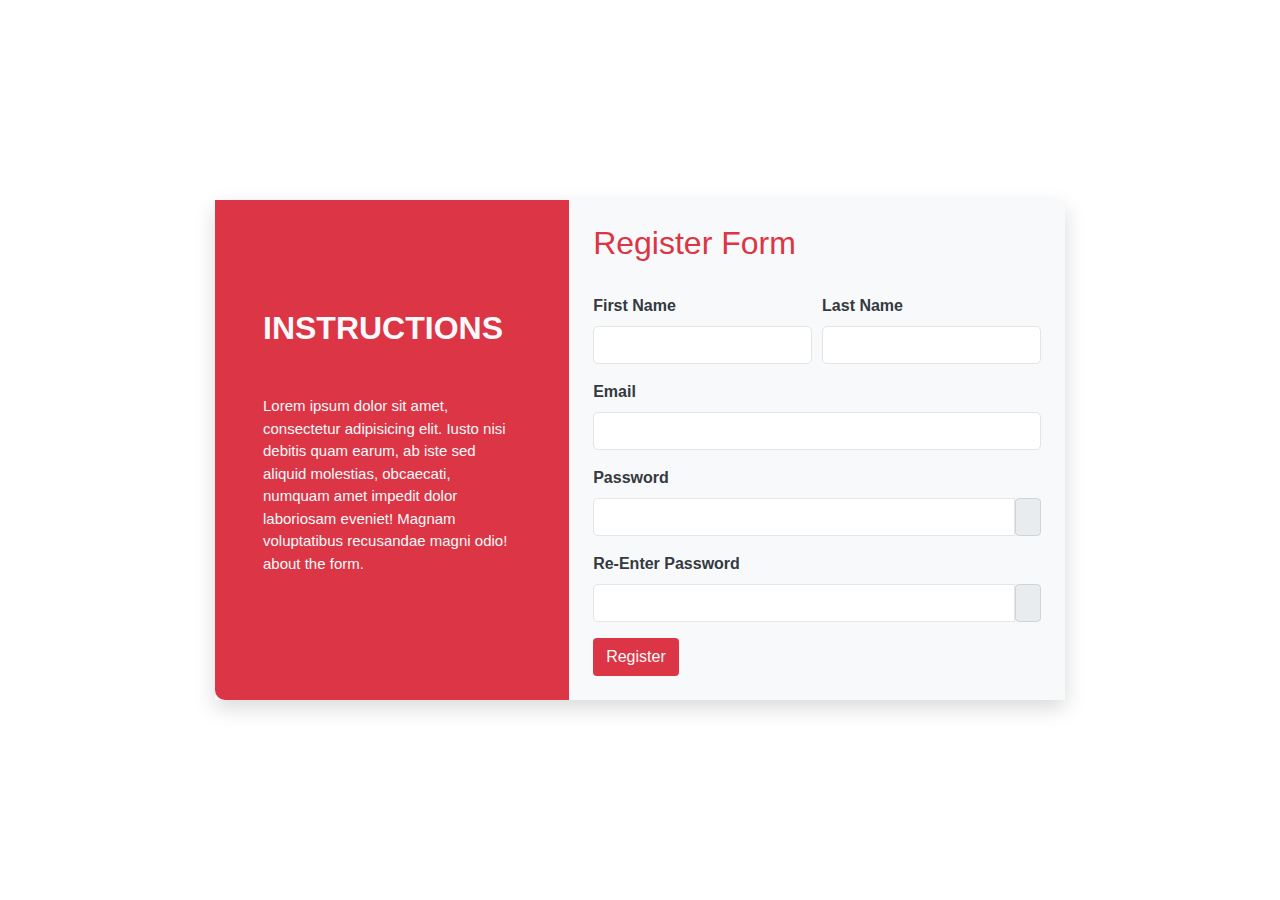
==== exam.html @ 68c0f7cb "main check" ====
<!DOCTYPE html>
<html lang="en">
  <head>
    <meta charset="UTF-8" />
    <meta name="viewport" content="width=device-width, initial-scale=1.0" />
    <title>Exam</title>
  </head>
  <body>
    <h1>Welcome To Exam Page</h1>
    <script type="module" src="./js/exam.js"></script>
  </body>
</html>
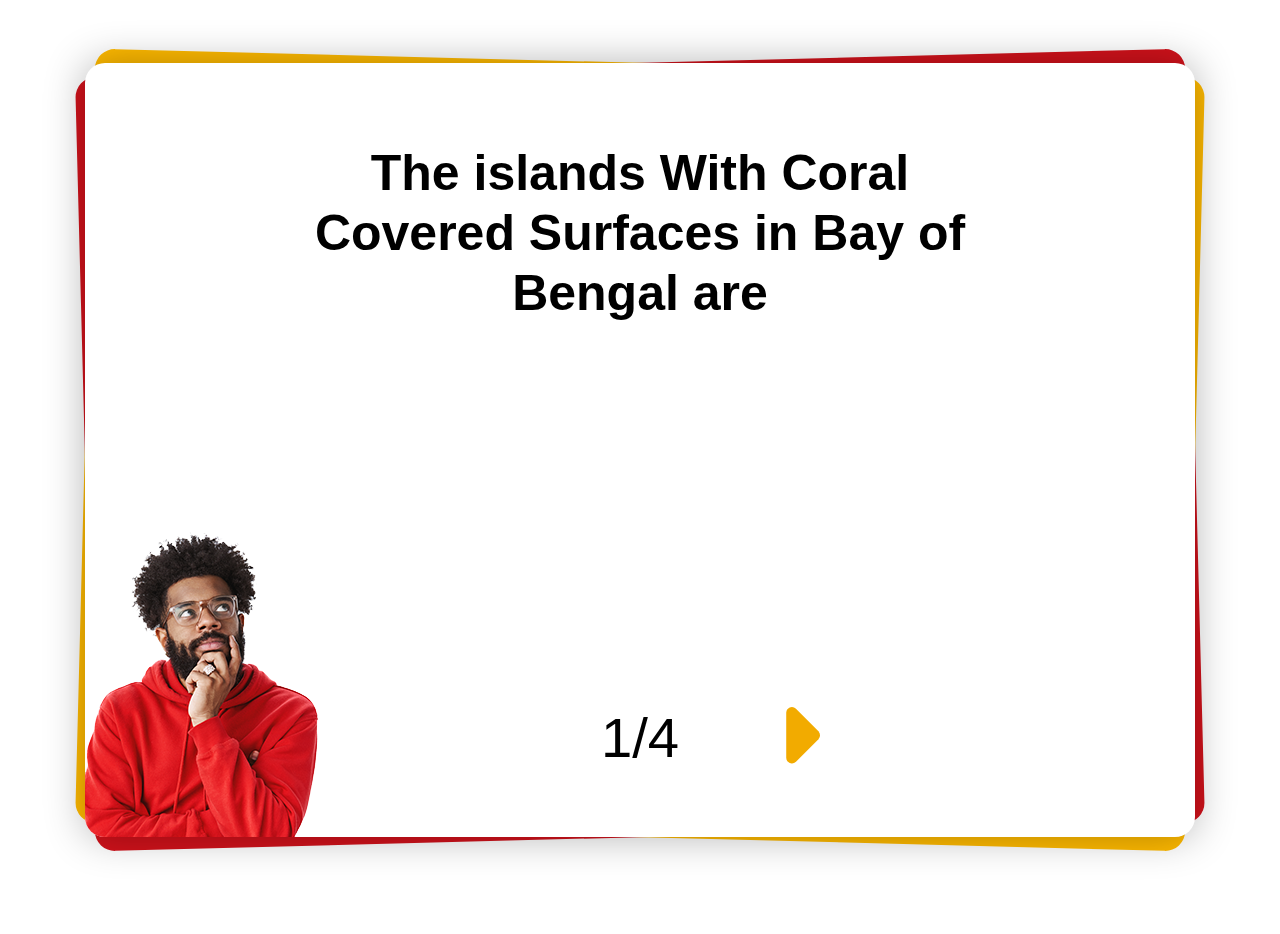
==== commit 57698da9: "exam page intilization" ====
--- a/exam.html
+++ b/exam.html
@@ -3,10 +3,473 @@
   <head>
     <meta charset="UTF-8" />
     <meta name="viewport" content="width=device-width, initial-scale=1.0" />
-    <title>Exam</title>
+    <title>Quiz</title>
+
+    <!-- Bootstrap -->
+    <link rel="stylesheet" href="./css/bootstrap.css" />
+
+    <!-- Font Awesome -->
+    <link
+      rel="stylesheet"
+      href="https://cdnjs.cloudflare.com/ajax/libs/font-awesome/6.4.2/css/all.min.css"
+    />
+
+    <!-- Custom Style -->
+    <link rel="stylesheet" href="./css/exam.css" />
+
+    <!-- animation -->
+    <link rel="stylesheet" href="./css/exam-animation.css" />
+
+    <!-- Responsive -->
+    <link rel="stylesheet" href="./css/exam-responsive.css" />
+
+    <!-- result CSS -->
+    <link rel="stylesheet" href="./css/result.css" />
   </head>
   <body>
-    <h1>Welcome To Exam Page</h1>
-    <script type="module" src="./js/exam.js"></script>
+    <main class="overflow-hidden">
+      <div class="container">
+        <!-- Steps Start -->
+        <section class="steps">
+          <form
+            novalidate
+            onsubmit="return false"
+            class="show-section"
+            id="stepForm"
+          >
+            <!-- Step 1 -->
+            <fieldset id="step1">
+              <!-- Question -->
+              <h1 class="question">
+                The islands With Coral Covered Surfaces in Bay of Bengal are
+              </h1>
+
+              <!-- Options -->
+              <div class="options d-flex flex-wrap justify-content-between">
+                <div class="option animate">
+                  <input type="radio" name="op1" value="Andaman islands" />
+                  <label>Andaman islands</label>
+                </div>
+                <div class="option animate delay-100">
+                  <input type="radio" name="op1" value="Nicobar islands" />
+                  <label>Nicobar islands</label>
+                </div>
+                <div class="option animate delay-200">
+                  <input type="radio" name="op1" value="Both (a) and (B)" />
+                  <label>Both (a) and (B)</label>
+                </div>
+                <div class="option animate delay-300">
+                  <input type="radio" name="op1" value="Andaman islands" />
+                  <label>Andaman islands</label>
+                </div>
+              </div>
+
+              <!-- Next Prev Button -->
+              <div class="nextPrev">
+                <button class="prev" type="button">
+                  <i class="fa-solid fa-caret-left"></i>
+                </button>
+
+                <!-- COunter -->
+                <div class="stepCount"><span>1</span>/4</div>
+                <button class="next" type="button" id="step1btn">
+                  <i class="fa-solid fa-caret-right"></i>
+                </button>
+              </div>
+            </fieldset>
+
+            <!-- Step 2 -->
+            <fieldset id="step2">
+              <!-- Question -->
+              <h1 class="question">
+                What artist has the most streams on Spotify?
+              </h1>
+
+              <!-- Options -->
+              <div class="options d-flex flex-wrap justify-content-between">
+                <div class="option animate">
+                  <input type="radio" name="op2" value="Andaman islands" />
+                  <label>Andaman islands</label>
+                </div>
+                <div class="option animate delay-100">
+                  <input type="radio" name="op2" value="Nicobar islands" />
+                  <label>Nicobar islands</label>
+                </div>
+                <div class="option animate delay-200">
+                  <input type="radio" name="op2" value="Both (a) and (B)" />
+                  <label>Both (a) and (B)</label>
+                </div>
+                <div class="option animate delay-300">
+                  <input type="radio" name="op2" value="Andaman islands" />
+                  <label>Andaman islands</label>
+                </div>
+              </div>
+
+              <!-- Next Prev Button -->
+              <div class="nextPrev">
+                <button class="prev" type="button">
+                  <i class="fa-solid fa-caret-left"></i>
+                </button>
+
+                <!-- COunter -->
+                <div class="stepCount"><span>2</span>/4</div>
+                <button class="next" type="button" id="step2btn">
+                  <i class="fa-solid fa-caret-right"></i>
+                </button>
+              </div>
+            </fieldset>
+
+            <!-- Step 3 -->
+            <fieldset id="step3">
+              <!-- Question -->
+              <h1 class="question">
+                What is the most common surname in the United States?
+              </h1>
+
+              <!-- Options -->
+              <div class="options d-flex flex-wrap justify-content-between">
+                <div class="option animate">
+                  <input type="radio" name="op3" value="Andaman islands" />
+                  <label>Andaman islands</label>
+                </div>
+                <div class="option animate delay-100">
+                  <input type="radio" name="op3" value="Nicobar islands" />
+                  <label>Nicobar islands</label>
+                </div>
+                <div class="option animate delay-200">
+                  <input type="radio" name="op3" value="Both (a) and (B)" />
+                  <label>Both (a) and (B)</label>
+                </div>
+                <div class="option animate delay-300">
+                  <input type="radio" name="op3" value="Andaman islands" />
+                  <label>Andaman islands</label>
+                </div>
+              </div>
+
+              <!-- Next Prev Button -->
+              <div class="nextPrev">
+                <button class="prev" type="button">
+                  <i class="fa-solid fa-caret-left"></i>
+                </button>
+
+                <!-- COunter -->
+                <div class="stepCount"><span>3</span>/4</div>
+                <button class="next" type="button" id="step3btn">
+                  <i class="fa-solid fa-caret-right"></i>
+                </button>
+              </div>
+            </fieldset>
+
+            <!-- Step 4 -->
+            <fieldset id="step4">
+              <!-- Question -->
+              <h1 class="question">
+                Where would you be if you were standing on the Spanish Steps?
+              </h1>
+
+              <!-- Options -->
+              <div class="options d-flex flex-wrap justify-content-between">
+                <div class="option animate">
+                  <input type="radio" name="op4" value="Andaman islands" />
+                  <label>Andaman islands</label>
+                </div>
+                <div class="option animate delay-100">
+                  <input type="radio" name="op4" value="Nicobar islands" />
+                  <label>Nicobar islands</label>
+                </div>
+                <div class="option animate delay-200">
+                  <input type="radio" name="op4" value="Both (a) and (B)" />
+                  <label>Both (a) and (B)</label>
+                </div>
+                <div class="option animate delay-300">
+                  <input type="radio" name="op4" value="Andaman islands" />
+                  <label>Andaman islands</label>
+                </div>
+              </div>
+
+              <!-- Next Prev Button -->
+              <div class="nextPrev">
+                <button class="prev" type="button">
+                  <i class="fa-solid fa-caret-left"></i>
+                </button>
+
+                <!-- COunter -->
+                <div class="stepCount"><span>4</span>/4</div>
+                <button class="apply" type="button" id="sub">
+                  <i class="fa-solid fa-caret-right"></i>
+                </button>
+              </div>
+            </fieldset>
+          </form>
+
+          <img class="avatar" src="./assets/avatar.png" alt="Avatar" />
+          <div class="backgroundSlab"></div>
+        </section>
+      </div>
+    </main>
+
+    <!-- result -->
+    <div class="loadingresult">
+      <img src="./assets/loading.gif" alt="loading" />
+    </div>
+    <div class="result_page">
+      <div class="container">
+        <div class="result_inner">
+          <!-- header -->
+          <header class="resultheader">
+            Your Result is there
+            <div class="h-border"></div>
+          </header>
+
+          <div class="result_content">
+            <div class="result_msg">
+              <img src="./assets/check.png" alt="check" />
+              Wow! You are Brilliant!
+            </div>
+            <span>your overall score</span>
+            <div class="u_prcnt">70%</div>
+            <div class="prcnt_bar">
+              <div class="fill"></div>
+            </div>
+            <div class="prcnt_bar_lvl">Medium</div>
+            <div class="lvl_overview">
+              <div class="lvl-single">
+                <div class="lvl-color low"></div>
+                <div class="lvl-name">Low</div>
+                <div class="lvl-line"></div>
+              </div>
+              <div class="lvl-single">
+                <div class="lvl-color medium"></div>
+                <div class="lvl-name">Medium</div>
+                <div class="lvl-line"></div>
+              </div>
+              <div class="lvl-single">
+                <div class="lvl-color high"></div>
+                <div class="lvl-name">High</div>
+              </div>
+            </div>
+          </div>
+
+          <footer class="resultfooter"></footer>
+        </div>
+      </div>
+    </div>
+
+    <div id="error"></div>
+
+    <!-- Bootstrap JS -->
+    <script src="./js/bootstrap.min.js"></script>
+
+    <!-- jQuery -->
+    <script src="./js/jquery-3.7.1.js"></script>
+    <!-- Result JS -->
+    <script>
+      function showresult() {
+        $(".loadingresult").css("display", "grid");
+
+        setTimeout(function () {
+          $(".result_page").addClass("result_page_show");
+        }, 1000);
+      }
+
+      //correct answers
+      var correct_answers = ["horse", "Lion", "horse", "Lion", "horse"];
+
+      // user answers
+      let correct = 0;
+
+      var steps = $("fieldset").length;
+
+      console.log(steps);
+      function countresult(resultnumber) {
+        $("#step" + resultnumber + " input").each(function () {
+          for (var i = 0; i <= correct_answers.length; i++) {
+            if ($(this).is(":checked")) {
+              if ($(this).val() == correct_answers[i]) {
+                correct++;
+
+                break;
+              }
+            }
+          }
+        });
+
+        var correctprcnt = (correct / steps) * 100;
+
+        $(".u_prcnt").html(correctprcnt + "%");
+        $(".prcnt_bar .fill").css("width", correctprcnt + "%");
+        if (correctprcnt < 50) {
+          $(".prcnt_bar_lvl").html("low");
+          $(".u_prcnt, .prcnt_bar_lvl, .result_msg").css(
+            "color",
+            "rgb(229, 0, 26)"
+          );
+          $(".prcnt_bar .fill").css("background-color", "rgb(229, 0, 26)");
+          $(".result_msg").html(
+            '<img src="assets/images/cross.png" alt="cross"> You Failed!'
+          );
+        } else if (correctprcnt < 80) {
+          $(".prcnt_bar_lvl").html("Medium");
+          $(".u_prcnt, .prcnt_bar_lvl, .result_msg").css(
+            "color",
+            "rgb(255, 89, 0)"
+          );
+          $(".prcnt_bar .fill").css("background-color", "rgb(255, 89, 0)");
+          $(".result_msg").html(
+            '<img src="assets/images/warning.png" alt="warning"> Could have done better!'
+          );
+        } else if (correctprcnt >= 80) {
+          $(".prcnt_bar_lvl").html("High");
+          $(".u_prcnt, .prcnt_bar_lvl, .result_msg").css(
+            "color",
+            "rgb(60, 196, 52)"
+          );
+          $(".prcnt_bar .fill").css("background-color", "rgb(60, 196, 52)");
+          $(".result_msg").html(
+            '<img src="assets/images/check.png" alt="check"> Wow! You are Brilliant!'
+          );
+        }
+      }
+    </script>
+    <!-- Custom JS -->
+    <script>
+      // next prev
+      var divs = $(".show-section fieldset");
+      var now = 0; // currently shown div
+      divs.hide().first().show(); // hide all divs except first
+
+      function next() {
+        divs.eq(now).hide();
+        now = now + 1 < divs.length ? now + 1 : 0;
+        divs.eq(now).show(); // show next
+        console.log(now);
+      }
+      $(".prev").on("click", function () {
+        divs.eq(now).hide();
+        now = now > 0 ? now - 1 : divs.length - 1;
+        divs.eq(now).show(); // show previous
+        console.log(now);
+
+        $(".option").addClass("animate");
+        $(".option").removeClass("animateReverse");
+      });
+
+      // quiz validation
+      var checkedradio = false;
+
+      function radiovalidate(stepnumber) {
+        var checkradio = $("#step" + stepnumber + " input")
+          .map(function () {
+            if ($(this).is(":checked")) {
+              return true;
+            } else {
+              return false;
+            }
+          })
+          .get();
+
+        checkedradio = checkradio.some(Boolean);
+      }
+
+      $(document).ready(function () {
+        // check step1
+        $("#step1btn").on("click", function () {
+          radiovalidate(1);
+
+          if (checkedradio == false) {
+            (function (el) {
+              setTimeout(function () {
+                el.children().remove(".reveal");
+              }, 3000);
+            })(
+              $("#error").append(
+                '<div class="reveal alert alert-danger">Choose an option!</div>'
+              )
+            );
+
+            radiovalidate(1);
+          } else {
+            $("#step1 .option").removeClass("animate");
+            $("#step1 .option").addClass("animateReverse");
+            setTimeout(function () {
+              next();
+            }, 900);
+            countresult(1);
+          }
+        });
+        // check step2
+        $("#step2btn").on("click", function () {
+          radiovalidate(2);
+
+          if (checkedradio == false) {
+            (function (el) {
+              setTimeout(function () {
+                el.children().remove(".reveal");
+              }, 3000);
+            })(
+              $("#error").append(
+                '<div class="reveal alert alert-danger">Choose an option!</div>'
+              )
+            );
+
+            radiovalidate(2);
+          } else {
+            $("#step2 .option").removeClass("animate");
+            $("#step2 .option").addClass("animateReverse");
+            setTimeout(function () {
+              next();
+            }, 900);
+            countresult(2);
+          }
+        });
+        // check step3
+        $("#step3btn").on("click", function () {
+          radiovalidate(3);
+
+          if (checkedradio == false) {
+            (function (el) {
+              setTimeout(function () {
+                el.children().remove(".reveal");
+              }, 3000);
+            })(
+              $("#error").append(
+                '<div class="reveal alert alert-danger">Choose an option!</div>'
+              )
+            );
+
+            radiovalidate(3);
+          } else {
+            $("#step3 .option").removeClass("animate");
+            $("#step3 .option").addClass("animateReverse");
+            setTimeout(function () {
+              next();
+            }, 900);
+            countresult(3);
+          }
+        });
+        // check step4
+        $("#sub").on("click", function () {
+          radiovalidate(4);
+
+          if (checkedradio == false) {
+            (function (el) {
+              setTimeout(function () {
+                el.children().remove(".reveal");
+              }, 3000);
+            })(
+              $("#error").append(
+                '<div class="reveal alert alert-danger">Choose an option!</div>'
+              )
+            );
+
+            radiovalidate(4);
+          } else {
+            countresult(4);
+
+            showresult();
+          }
+        });
+      });
+    </script>
   </body>
 </html>
--- a/css/exam.css
+++ b/css/exam.css
@@ -0,0 +1,213 @@
+@import url("https://fonts.googleapis.com/css2?family=Jost:ital,wght@0,100;0,200;0,300;0,400;0,500;0,600;0,700;0,800;0,900;1,100;1,200;1,300;1,400;1,500;1,600;1,700;1,800;1,900&family=Sen:wght@400;500;600;700;800&display=swap");
+
+:root {
+  --primary-color: rgb(255, 0, 0);
+  --secondary-color: rgb(229, 53, 53);
+}
+
+body {
+  width: 100%;
+  height: auto;
+  position: relative;
+}
+
+main {
+  width: 100%;
+  min-height: 100vh;
+  background-image: url(../images/bg.png);
+  background-size: cover;
+  display: flex;
+  flex-direction: column;
+  justify-content: center;
+  padding: 50px 0;
+}
+.steps {
+  border-radius: 20px;
+  background-color: rgb(255, 255, 255);
+  box-shadow: 0px 0px 40px 0px rgba(0, 0, 0, 0.3);
+  width: 100%;
+  padding: 50px;
+  padding-top: 80px;
+  padding-bottom: 30px;
+  position: relative;
+  z-index: 10;
+  transform-style: preserve-3d;
+}
+#step1 .prev {
+  opacity: 0;
+  pointer-events: none;
+}
+.backgroundSlab {
+  width: 100%;
+  height: 100%;
+  position: absolute;
+  top: 0;
+  left: 0;
+  z-index: 0;
+  transform: translateZ(-1px);
+}
+.backgroundSlab::before {
+  content: "";
+  position: absolute;
+  top: 0;
+  left: 0;
+  width: 100%;
+  height: 100%;
+  background-color: rgb(209, 18, 27);
+  border-radius: 20px;
+  z-index: 1;
+  transform: rotate(-1.5deg);
+}
+.backgroundSlab::after {
+  content: "";
+  position: absolute;
+  top: 0;
+  left: 0;
+  width: 100%;
+  height: 100%;
+  background-color: rgb(255, 186, 0);
+  border-radius: 20px;
+  z-index: 2;
+  transform: rotate(1.5deg);
+}
+.show-section > fieldset {
+  width: 80%;
+  margin: 0 auto;
+}
+.question {
+  font-size: 60px;
+  color: rgb(0, 0, 0);
+  font-weight: bold;
+  text-align: center;
+  width: 90%;
+  margin: 0 auto;
+}
+.options {
+  margin-top: 80px;
+  margin-bottom: 15px;
+}
+.option {
+  width: 44%;
+  position: relative;
+  height: 101px;
+  margin-bottom: 25px;
+  display: grid;
+  align-content: center;
+}
+.option input {
+  -webkit-appearance: none;
+  position: absolute;
+  top: 0;
+  left: 0;
+  border-radius: 50px;
+  background-color: rgb(223, 220, 220);
+  width: 100%;
+  height: 100%;
+  cursor: pointer;
+}
+.option input::before {
+  content: "";
+  width: 0;
+  height: 100%;
+  position: absolute;
+  top: 0;
+  left: 0;
+  background-color: var(--primary-color);
+  border-radius: inherit;
+  transition: 0.5s;
+}
+
+.option label {
+  font-size: 32px;
+  color: rgb(163, 163, 163);
+  font-weight: 500;
+  position: relative;
+
+  display: flex;
+  justify-content: start;
+  align-items: center;
+  height: inherit;
+  pointer-events: none;
+}
+.option label::before {
+  content: "X";
+  display: inline-block;
+  background-color: rgb(163, 163, 163);
+  width: 88px;
+  height: inherit;
+  display: grid;
+  place-content: center;
+  color: rgb(255, 255, 255);
+  font-weight: bold;
+  border-top-left-radius: 50px;
+  border-bottom-left-radius: 50px;
+  font-size: 39px;
+  transition: 0.5s;
+  margin-right: 50px;
+}
+.option:nth-child(1) label::before {
+  content: "A";
+}
+.option:nth-child(2) label::before {
+  content: "B";
+}
+.option:nth-child(3) label::before {
+  content: "C";
+}
+.option:nth-child(4) label::before {
+  content: "D";
+}
+.option input:checked:before {
+  width: 100%;
+}
+
+.option input:checked ~ label {
+  color: rgb(255, 255, 255);
+}
+.option input:checked ~ label::before {
+  color: rgb(255, 255, 255);
+  color: rgb(255, 255, 255);
+  background-color: var(--secondary-color);
+}
+.nextPrev {
+  display: flex;
+  align-items: center;
+  gap: 90px;
+  justify-content: center;
+  width: 100%;
+}
+.nextPrev button {
+  font-size: 90px;
+  color: rgb(156, 156, 156);
+  border: 0;
+  background-color: transparent;
+  height: auto;
+  transition: 0.5s cubic-bezier(0.19, 1, 0.22, 1);
+}
+.nextPrev .prev:hover {
+  transform: translateX(-15px);
+}
+.nextPrev .next:hover,
+.nextPrev .apply:hover {
+  transform: translateX(15px);
+}
+.nextPrev .next,
+.nextPrev .apply {
+  color: rgb(242, 171, 0);
+}
+.stepCount {
+  font-size: 56.276px;
+  color: rgb(0, 0, 0);
+}
+.avatar {
+  position: absolute;
+  bottom: 0;
+  left: 0;
+  border-radius: inherit;
+}
+
+#error {
+  position: fixed;
+  top: 20px;
+  left: 20px;
+}--- a/css/exam-animation.css
+++ b/css/exam-animation.css
@@ -0,0 +1,37 @@
+.animate {
+    animation: slideLeft 1s forwards cubic-bezier(0.77, 0, 0.175, 1);
+    opacity: 0;
+  }
+  @keyframes slideLeft {
+    from {
+      opacity: 0;
+      transform: translateX(-100%);
+    }
+    to {
+      opacity: 1;
+      transform: translateX(0);
+    }
+  }
+  .animateReverse {
+    animation: slideLeftReverse 1s forwards cubic-bezier(0.77, 0, 0.175, 1);
+    opacity: 1;
+  }
+  @keyframes slideLeftReverse {
+    to {
+      opacity: 0;
+      transform: translateX(100%);
+    }
+    from {
+      opacity: 1;
+      transform: translateX(0);
+    }
+  }
+  .delay-100 {
+    animation-delay: 100ms;
+  }
+  .delay-200 {
+    animation-delay: 200ms;
+  }
+  .delay-300 {
+    animation-delay: 300ms;
+  }--- a/css/exam-responsive.css
+++ b/css/exam-responsive.css
@@ -0,0 +1,98 @@
+@media (min-width: 1600px) {
+    .container {
+      max-width: 1500px;
+    }
+  }
+  
+  @media (max-width: 1440px) {
+    .question {
+      font-size: 50px;
+    }
+  }
+  @media (max-width: 1200px) {
+    .avatar {
+      display: none;
+    }
+    .show-section > fieldset {
+      width: 90%;
+    }
+    .question {
+      font-size: 40px;
+    }
+    .option {
+      width: 45%;
+    }
+    .option label {
+      font-size: 24px;
+    }
+    .option label::before {
+      margin-right: 25px;
+      font-size: 30px;
+    }
+  }
+  
+  @media (max-width: 992px) {
+    .show-section > fieldset {
+      width: 100%;
+    }
+    .steps {
+      padding: 50px 20px;
+    }
+    .options {
+      margin-top: 40px;
+    }
+    .option label {
+      font-size: 18px;
+    }
+    .option label::before {
+      margin-right: 25px;
+      font-size: 24px;
+    }
+    .option {
+      width: 48%;
+      height: 70px;
+    }
+    .question {
+      font-size: 35px;
+    }
+  }
+  
+  @media (max-width: 768px) {
+    .question {
+      font-size: 30px;
+      width: 100%;
+    }
+    .option label::before {
+      margin-right: 15px;
+      font-size: 24px;
+      width: 50px;
+    }
+    .nextPrev {
+      gap: 50px;
+    }
+    .nextPrev button {
+      font-size: 70px;
+    }
+    .stepCount {
+      font-size: 45px;
+    }
+  }
+  @media (max-width: 576px) {
+  }
+  
+  @media (max-width: 480px) {
+    .question {
+      font-size: 20px;
+    }
+    .option {
+      width: 100%;
+    }
+  
+    .nextPrev {
+      position: fixed;
+      bottom: 0;
+      left: 0;
+      width: 100%;
+      height: 100px;
+    }
+  }--- a/css/result.css
+++ b/css/result.css
@@ -0,0 +1,317 @@
+.loadingresult
+{
+    position: absolute;
+    top: 0;
+    left: 0;
+    width: 100%;
+    height: 100%;
+    background-color: rgba(226, 226, 226, 0.8);
+    z-index: 100000;
+    transition: 0.5s;
+    display: grid;
+    place-content: center;
+    text-align: center;
+    display: none;
+}
+.loadingresult img
+{
+    margin: 0 auto;
+}
+.result_page
+{
+    clip-path: circle(0.0% at 50% 50%);
+    background-image: url(../images/result.jpg);
+    pointer-events: none;
+    visibility: hidden;
+    transition: 1s;
+    position: absolute;
+    left: 0;
+    top: 0;
+    z-index: -9999999999;
+    width: 100%;
+    height: 100%;
+
+}
+.result_page_show
+{
+    pointer-events: all;
+    clip-path: circle(70.7% at 50% 50%);
+    visibility: visible;
+    z-index: 999999999;
+
+}
+
+
+.result_inner
+{
+    display: flex;
+    flex-direction: column;
+    min-height: 100vh;
+    background-color: rgb(255,255,255);
+
+}
+
+.resultheader
+{
+    background-color: var(--secondary-color);
+    border-radius: 4px;
+    height: 150px;
+    width: 80%;
+    margin: 0 auto;
+    font-size: 40px;
+    color: rgb(255,255,255);
+    font-family: "Sen";
+    font-weight: 700;
+    text-align: center;
+    display: grid;
+    align-content: center;
+    padding: 20px 160px;
+    position: relative;
+    top: 80px;
+    overflow: hidden;
+}
+.resultheader::before
+{
+    content: "";
+    background: var(--primary-color);
+    width: 80px;
+    height: 80px;
+    border-radius: 0;
+    position: absolute;
+    left: 0;
+    bottom: 0;
+    clip-path: polygon(0 0, 50% 50%, 100% 100%, 0% 100%);
+}
+.resultheader::after
+{
+    content: "";
+    background: var(--primary-color);
+    width: 150px;
+    height: 100%;
+    border-radius: 0;
+    position: absolute;
+    right: 0;
+    bottom: 0;
+    clip-path: polygon(50% 50%, 100% 0, 100% 100%, 0% 100%);
+}
+.h-border
+{
+    position: absolute;
+    background: rgb(212,11,33);
+    clip-path: polygon(0 15%, 10% 15%, 10% 90%, 100% 90%, 100% 100%, 0 100%, 0 50%);
+    width: 150px;
+    height: 100%;
+    top: -10px;
+    right: -40px;
+    transform: rotate(45deg);
+    z-index: 10;
+    border: solid 2px red;
+}
+.flex-1
+{
+    flex: 1;
+}
+
+.result_content
+{
+    flex: 1;
+    border-radius: 20px;
+    width: 100%;
+    border: 4px solid var(--primary-color);
+    padding: 120px 90px 50px 90px;
+    overflow: hidden;
+    display: flex;
+    flex-direction: column;
+    align-items: center;
+    text-align: center;
+}
+.result_msg
+{
+    font-size: 42px;
+    font-family: "Jost";
+    color: rgb(39, 194, 15);
+    font-weight: bold;
+    display: flex;
+    align-items: center;
+
+}
+.result_msg img
+{
+    max-width: 50px;
+    margin-right: 15px;
+}
+.result_content span
+{
+    font-size: 20px;
+    font-family: "Sen";
+    color: rgb(0, 0, 0);
+    font-weight: bold;
+    text-transform: uppercase;
+    text-align: center;
+    margin-top: 60px;
+}
+
+.u_prcnt
+{
+    font-size: 190px;
+    font-family: "Sen";
+    color: rgb(255, 89, 0);
+    font-weight: bold;
+    letter-spacing: -10px;
+    line-height: 1;
+}
+.prcnt_bar
+{
+    background-color: rgb(232, 232, 232);
+    width: 333px;
+    height: 12px;
+    border-radius: 20px;
+}
+.prcnt_bar .fill
+{
+    width: 0;
+    border-radius: inherit;
+    height: 100%;
+}
+.prcnt_bar_lvl
+{
+    font-size: 30px;
+    font-family: "Sen";
+    color: rgb(255, 89, 0);
+    font-weight: bold;
+    margin-top: 10px;
+}
+
+.lvl_overview
+{
+    display: flex;
+    width: 100%;
+    flex-direction: row;
+    flex-wrap: wrap;
+    align-items: center;
+    height: auto;
+    margin-top: 30px;
+    justify-content: center;
+
+}
+.lvl-single
+{
+    display: flex;
+    flex-direction: row;
+    align-items: center;
+    justify-content: center;
+    width: 33.3333%;
+}
+.lvl-single .lvl-color
+{
+    border-radius: 50%;
+    min-width: 53px;
+    height: 53px;
+}
+.lvl-single .low
+{
+    background-color: rgb(229, 0, 26);
+}
+.lvl-single .medium
+{
+    background-color: rgb(255, 89, 0);
+}
+.lvl-single .high
+{
+    background-color: rgb(60, 196, 52);
+}
+.lvl-single .lvl-name
+{
+    font-size: 30px;
+    font-family: "Sen";
+    color: rgb(0, 0, 0);
+    font-weight: bold; 
+    margin-left: 30px;
+}
+.lvl-single .lvl-line
+{
+    background-color: rgb(232, 232, 232);
+    min-width: 114px;
+    height: 6px;
+    border-radius: 5px;
+    margin: 0 auto;
+}
+
+.resultfooter
+{
+    width: 50%;
+    margin: 60px auto 53px auto;
+    height: auto;
+}
+
+
+
+
+
+/* responsive */
+
+
+/* large screens */
+@media (min-width: 1600px)
+{
+
+}
+
+
+@media (max-width: 1500px)
+{
+
+}
+
+
+/* Desktops/Laptops */
+@media (max-width: 1200px)
+{
+    .lvl-line
+    {
+        display: none;
+    }
+}
+
+/* Laptops */
+@media (max-width: 1024px)
+{
+    .result_msg
+    {
+        font-size: 30px;
+    }
+    .result_msg img
+    {
+        width: 35px;
+    }
+    .u_prcnt 
+    {
+        font-size: 150px;
+    }
+    .result_content
+    {
+        padding: 120px 50px 50px 50px;
+    }
+    header
+    {
+        font-size: 25px;
+    }
+}
+
+/* Tablets */
+@media (max-width: 768px)
+{
+    .result_content
+    {
+        flex: none;
+    }
+}
+
+/* mobile */
+@media (max-width: 480px)
+{
+    .result_content
+    {
+        flex: none;
+    }
+}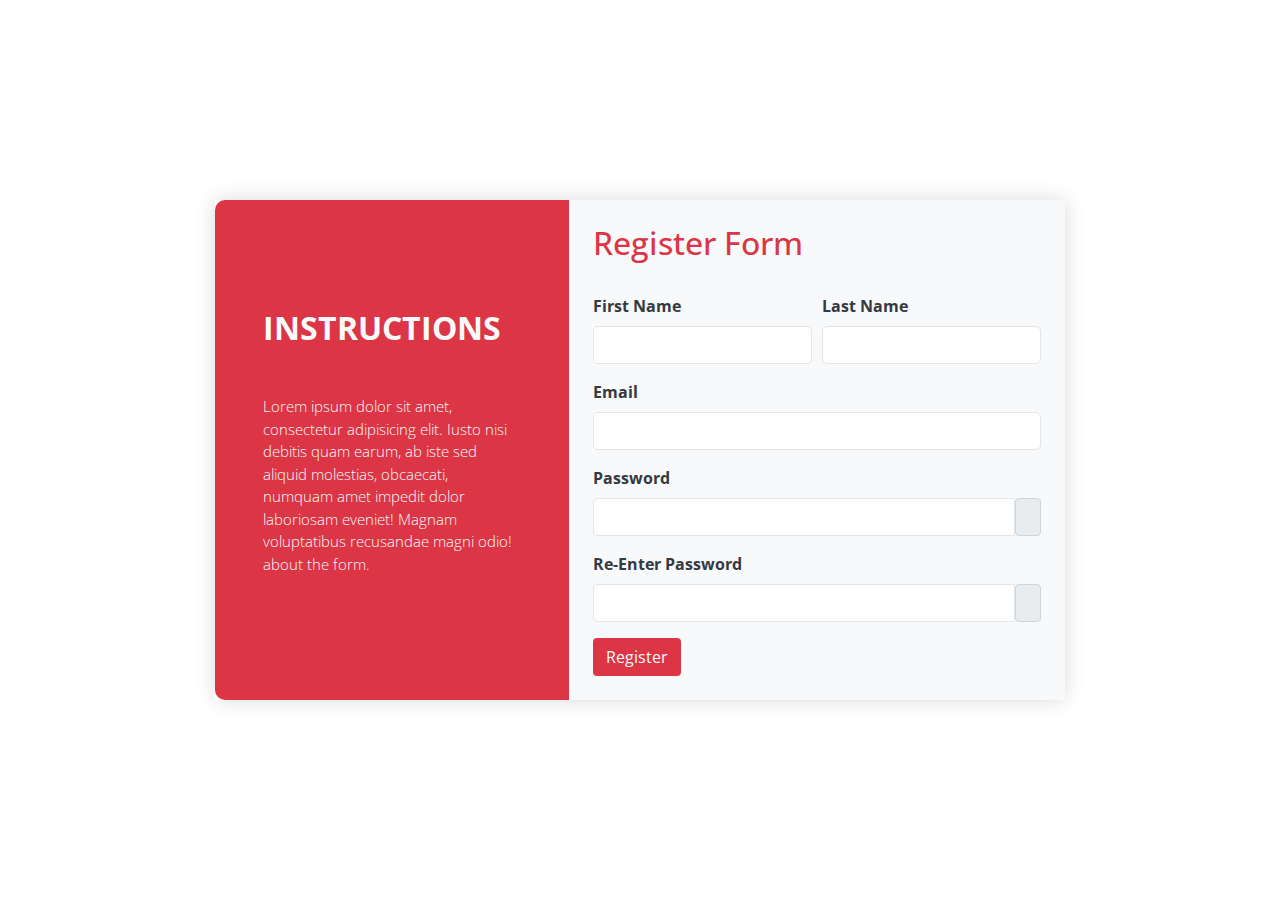
==== commit 4f4ab324: "updates" ====
--- a/exam.html
+++ b/exam.html
@@ -257,11 +257,11 @@
 
     <div id="error"></div>
 
+    <!-- jQuery -->
+    <script src="./js/jquery-3.7.1.js"></script>
     <!-- Bootstrap JS -->
     <script src="./js/bootstrap.min.js"></script>
 
-    <!-- jQuery -->
-    <script src="./js/jquery-3.7.1.js"></script>
     <!-- Result JS -->
     <script>
       function showresult() {
@@ -280,7 +280,7 @@
 
       var steps = $("fieldset").length;
 
-      console.log(steps);
+      // console.log(steps);
       function countresult(resultnumber) {
         $("#step" + resultnumber + " input").each(function () {
           for (var i = 0; i <= correct_answers.length; i++) {
@@ -306,7 +306,7 @@
           );
           $(".prcnt_bar .fill").css("background-color", "rgb(229, 0, 26)");
           $(".result_msg").html(
-            '<img src="assets/images/cross.png" alt="cross"> You Failed!'
+            '<img src="./assets/images/cross.png" alt="cross"> You Failed!'
           );
         } else if (correctprcnt < 80) {
           $(".prcnt_bar_lvl").html("Medium");
@@ -471,5 +471,6 @@
         });
       });
     </script>
+    <script type="module" src="./js/exam.js"></script>
   </body>
 </html>
--- a/css/exam.css
+++ b/css/exam.css
@@ -1,4 +1,4 @@
-@import url("https://fonts.googleapis.com/css2?family=Jost:ital,wght@0,100;0,200;0,300;0,400;0,500;0,600;0,700;0,800;0,900;1,100;1,200;1,300;1,400;1,500;1,600;1,700;1,800;1,900&family=Sen:wght@400;500;600;700;800&display=swap");
+/* @import url("https://fonts.googleapis.com/css2?family=Jost:ital,wght@0,100;0,200;0,300;0,400;0,500;0,600;0,700;0,800;0,900;1,100;1,200;1,300;1,400;1,500;1,600;1,700;1,800;1,900&family=Sen:wght@400;500;600;700;800&display=swap"); */
 
 :root {
   --primary-color: rgb(255, 0, 0);
@@ -14,7 +14,7 @@
 main {
   width: 100%;
   min-height: 100vh;
-  background-image: url(../images/bg.png);
+  background-image: url("../images/bg.png");
   background-size: cover;
   display: flex;
   flex-direction: column;
@@ -210,4 +210,4 @@
   position: fixed;
   top: 20px;
   left: 20px;
-}+}
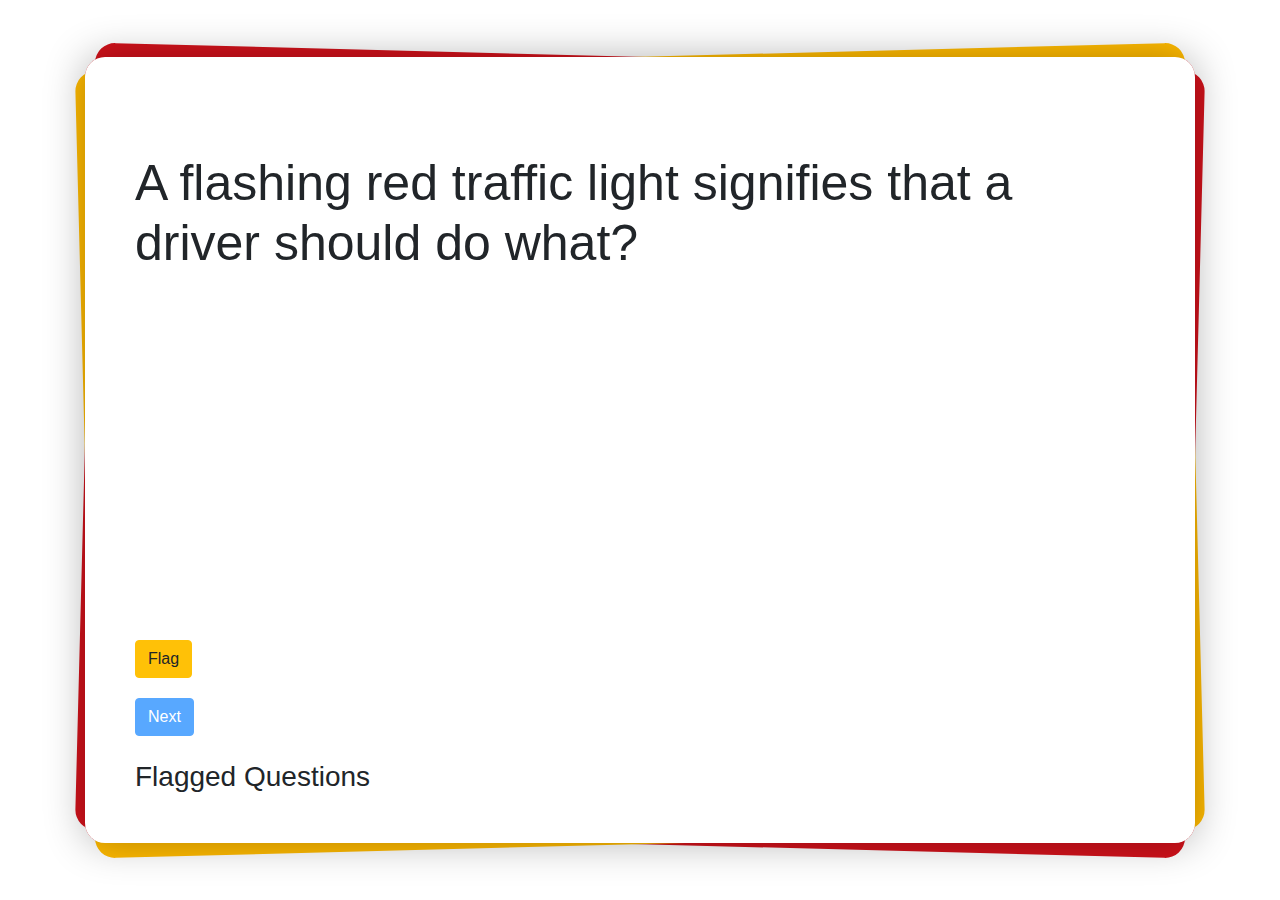
==== commit 6fce76b6: "Merge branch 'Page1-html' of https://github.com/ponza-art/Examination-Project into PageOne-js" ====
--- a/exam.html
+++ b/exam.html
@@ -3,474 +3,49 @@
   <head>
     <meta charset="UTF-8" />
     <meta name="viewport" content="width=device-width, initial-scale=1.0" />
-    <title>Quiz</title>
-
-    <!-- Bootstrap -->
-    <link rel="stylesheet" href="./css/bootstrap.css" />
-
-    <!-- Font Awesome -->
     <link
+      href="https://stackpath.bootstrapcdn.com/bootstrap/4.5.2/css/bootstrap.min.css"
       rel="stylesheet"
-      href="https://cdnjs.cloudflare.com/ajax/libs/font-awesome/6.4.2/css/all.min.css"
     />
-
-    <!-- Custom Style -->
     <link rel="stylesheet" href="./css/exam.css" />
-
-    <!-- animation -->
-    <link rel="stylesheet" href="./css/exam-animation.css" />
-
-    <!-- Responsive -->
-    <link rel="stylesheet" href="./css/exam-responsive.css" />
-
-    <!-- result CSS -->
-    <link rel="stylesheet" href="./css/result.css" />
+    <title>Questionnaire</title>
   </head>
   <body>
     <main class="overflow-hidden">
       <div class="container">
-        <!-- Steps Start -->
-        <section class="steps">
-          <form
-            novalidate
-            onsubmit="return false"
-            class="show-section"
-            id="stepForm"
-          >
-            <!-- Step 1 -->
-            <fieldset id="step1">
-              <!-- Question -->
-              <h1 class="question">
-                The islands With Coral Covered Surfaces in Bay of Bengal are
-              </h1>
-
-              <!-- Options -->
-              <div class="options d-flex flex-wrap justify-content-between">
-                <div class="option animate">
-                  <input type="radio" name="op1" value="Andaman islands" />
-                  <label>Andaman islands</label>
-                </div>
-                <div class="option animate delay-100">
-                  <input type="radio" name="op1" value="Nicobar islands" />
-                  <label>Nicobar islands</label>
-                </div>
-                <div class="option animate delay-200">
-                  <input type="radio" name="op1" value="Both (a) and (B)" />
-                  <label>Both (a) and (B)</label>
-                </div>
-                <div class="option animate delay-300">
-                  <input type="radio" name="op1" value="Andaman islands" />
-                  <label>Andaman islands</label>
-                </div>
-              </div>
-
-              <!-- Next Prev Button -->
-              <div class="nextPrev">
-                <button class="prev" type="button">
-                  <i class="fa-solid fa-caret-left"></i>
-                </button>
-
-                <!-- COunter -->
-                <div class="stepCount"><span>1</span>/4</div>
-                <button class="next" type="button" id="step1btn">
-                  <i class="fa-solid fa-caret-right"></i>
-                </button>
-              </div>
-            </fieldset>
-
-            <!-- Step 2 -->
-            <fieldset id="step2">
-              <!-- Question -->
-              <h1 class="question">
-                What artist has the most streams on Spotify?
-              </h1>
-
-              <!-- Options -->
-              <div class="options d-flex flex-wrap justify-content-between">
-                <div class="option animate">
-                  <input type="radio" name="op2" value="Andaman islands" />
-                  <label>Andaman islands</label>
-                </div>
-                <div class="option animate delay-100">
-                  <input type="radio" name="op2" value="Nicobar islands" />
-                  <label>Nicobar islands</label>
-                </div>
-                <div class="option animate delay-200">
-                  <input type="radio" name="op2" value="Both (a) and (B)" />
-                  <label>Both (a) and (B)</label>
-                </div>
-                <div class="option animate delay-300">
-                  <input type="radio" name="op2" value="Andaman islands" />
-                  <label>Andaman islands</label>
-                </div>
-              </div>
-
-              <!-- Next Prev Button -->
-              <div class="nextPrev">
-                <button class="prev" type="button">
-                  <i class="fa-solid fa-caret-left"></i>
-                </button>
-
-                <!-- COunter -->
-                <div class="stepCount"><span>2</span>/4</div>
-                <button class="next" type="button" id="step2btn">
-                  <i class="fa-solid fa-caret-right"></i>
-                </button>
-              </div>
-            </fieldset>
-
-            <!-- Step 3 -->
-            <fieldset id="step3">
-              <!-- Question -->
-              <h1 class="question">
-                What is the most common surname in the United States?
-              </h1>
-
-              <!-- Options -->
-              <div class="options d-flex flex-wrap justify-content-between">
-                <div class="option animate">
-                  <input type="radio" name="op3" value="Andaman islands" />
-                  <label>Andaman islands</label>
-                </div>
-                <div class="option animate delay-100">
-                  <input type="radio" name="op3" value="Nicobar islands" />
-                  <label>Nicobar islands</label>
-                </div>
-                <div class="option animate delay-200">
-                  <input type="radio" name="op3" value="Both (a) and (B)" />
-                  <label>Both (a) and (B)</label>
-                </div>
-                <div class="option animate delay-300">
-                  <input type="radio" name="op3" value="Andaman islands" />
-                  <label>Andaman islands</label>
-                </div>
-              </div>
-
-              <!-- Next Prev Button -->
-              <div class="nextPrev">
-                <button class="prev" type="button">
-                  <i class="fa-solid fa-caret-left"></i>
-                </button>
-
-                <!-- COunter -->
-                <div class="stepCount"><span>3</span>/4</div>
-                <button class="next" type="button" id="step3btn">
-                  <i class="fa-solid fa-caret-right"></i>
-                </button>
-              </div>
-            </fieldset>
-
-            <!-- Step 4 -->
-            <fieldset id="step4">
-              <!-- Question -->
-              <h1 class="question">
-                Where would you be if you were standing on the Spanish Steps?
-              </h1>
-
-              <!-- Options -->
-              <div class="options d-flex flex-wrap justify-content-between">
-                <div class="option animate">
-                  <input type="radio" name="op4" value="Andaman islands" />
-                  <label>Andaman islands</label>
-                </div>
-                <div class="option animate delay-100">
-                  <input type="radio" name="op4" value="Nicobar islands" />
-                  <label>Nicobar islands</label>
-                </div>
-                <div class="option animate delay-200">
-                  <input type="radio" name="op4" value="Both (a) and (B)" />
-                  <label>Both (a) and (B)</label>
-                </div>
-                <div class="option animate delay-300">
-                  <input type="radio" name="op4" value="Andaman islands" />
-                  <label>Andaman islands</label>
-                </div>
-              </div>
-
-              <!-- Next Prev Button -->
-              <div class="nextPrev">
-                <button class="prev" type="button">
-                  <i class="fa-solid fa-caret-left"></i>
-                </button>
-
-                <!-- COunter -->
-                <div class="stepCount"><span>4</span>/4</div>
-                <button class="apply" type="button" id="sub">
-                  <i class="fa-solid fa-caret-right"></i>
-                </button>
-              </div>
-            </fieldset>
-          </form>
-
-          <img class="avatar" src="./assets/avatar.png" alt="Avatar" />
+        <div class="steps-wrapper">
           <div class="backgroundSlab"></div>
-        </section>
+          <section class="steps">
+            <div id="time-remaining" class="text-right mb-3"></div>
+            <!-- Timer display -->
+            <div id="questionnaire"></div>
+            <div class="navigation-buttons">
+              <button
+                id="prev-button"
+                class="btn btn-secondary"
+                style="display: none"
+              >
+                Previous
+              </button>
+              <button id="next-button" class="btn btn-primary" disabled>
+                Next
+              </button>
+            </div>
+            <div id="flagged-questions-container" class="mt-4">
+              <h3>Flagged Questions</h3>
+              <ul id="flagged-questions" class="flagged-questions"></ul>
+            </div>
+          </section>
+        </div>
       </div>
     </main>
-
-    <!-- result -->
-    <div class="loadingresult">
-      <img src="./assets/loading.gif" alt="loading" />
-    </div>
-    <div class="result_page">
+    <div id="results-screen" class="d-none">
       <div class="container">
-        <div class="result_inner">
-          <!-- header -->
-          <header class="resultheader">
-            Your Result is there
-            <div class="h-border"></div>
-          </header>
-
-          <div class="result_content">
-            <div class="result_msg">
-              <img src="./assets/check.png" alt="check" />
-              Wow! You are Brilliant!
-            </div>
-            <span>your overall score</span>
-            <div class="u_prcnt">70%</div>
-            <div class="prcnt_bar">
-              <div class="fill"></div>
-            </div>
-            <div class="prcnt_bar_lvl">Medium</div>
-            <div class="lvl_overview">
-              <div class="lvl-single">
-                <div class="lvl-color low"></div>
-                <div class="lvl-name">Low</div>
-                <div class="lvl-line"></div>
-              </div>
-              <div class="lvl-single">
-                <div class="lvl-color medium"></div>
-                <div class="lvl-name">Medium</div>
-                <div class="lvl-line"></div>
-              </div>
-              <div class="lvl-single">
-                <div class="lvl-color high"></div>
-                <div class="lvl-name">High</div>
-              </div>
-            </div>
-          </div>
-
-          <footer class="resultfooter"></footer>
-        </div>
+        <h1>Exam Results</h1>
+        <div id="results"></div>
+        <button id="retry-button" class="btn btn-primary">Retry</button>
       </div>
     </div>
-
-    <div id="error"></div>
-
-    <!-- jQuery -->
-    <script src="./js/jquery-3.7.1.js"></script>
-    <!-- Bootstrap JS -->
-    <script src="./js/bootstrap.min.js"></script>
-
-    <!-- Result JS -->
-    <script>
-      function showresult() {
-        $(".loadingresult").css("display", "grid");
-
-        setTimeout(function () {
-          $(".result_page").addClass("result_page_show");
-        }, 1000);
-      }
-
-      //correct answers
-      var correct_answers = ["horse", "Lion", "horse", "Lion", "horse"];
-
-      // user answers
-      let correct = 0;
-
-      var steps = $("fieldset").length;
-
-      // console.log(steps);
-      function countresult(resultnumber) {
-        $("#step" + resultnumber + " input").each(function () {
-          for (var i = 0; i <= correct_answers.length; i++) {
-            if ($(this).is(":checked")) {
-              if ($(this).val() == correct_answers[i]) {
-                correct++;
-
-                break;
-              }
-            }
-          }
-        });
-
-        var correctprcnt = (correct / steps) * 100;
-
-        $(".u_prcnt").html(correctprcnt + "%");
-        $(".prcnt_bar .fill").css("width", correctprcnt + "%");
-        if (correctprcnt < 50) {
-          $(".prcnt_bar_lvl").html("low");
-          $(".u_prcnt, .prcnt_bar_lvl, .result_msg").css(
-            "color",
-            "rgb(229, 0, 26)"
-          );
-          $(".prcnt_bar .fill").css("background-color", "rgb(229, 0, 26)");
-          $(".result_msg").html(
-            '<img src="./assets/images/cross.png" alt="cross"> You Failed!'
-          );
-        } else if (correctprcnt < 80) {
-          $(".prcnt_bar_lvl").html("Medium");
-          $(".u_prcnt, .prcnt_bar_lvl, .result_msg").css(
-            "color",
-            "rgb(255, 89, 0)"
-          );
-          $(".prcnt_bar .fill").css("background-color", "rgb(255, 89, 0)");
-          $(".result_msg").html(
-            '<img src="assets/images/warning.png" alt="warning"> Could have done better!'
-          );
-        } else if (correctprcnt >= 80) {
-          $(".prcnt_bar_lvl").html("High");
-          $(".u_prcnt, .prcnt_bar_lvl, .result_msg").css(
-            "color",
-            "rgb(60, 196, 52)"
-          );
-          $(".prcnt_bar .fill").css("background-color", "rgb(60, 196, 52)");
-          $(".result_msg").html(
-            '<img src="assets/images/check.png" alt="check"> Wow! You are Brilliant!'
-          );
-        }
-      }
-    </script>
-    <!-- Custom JS -->
-    <script>
-      // next prev
-      var divs = $(".show-section fieldset");
-      var now = 0; // currently shown div
-      divs.hide().first().show(); // hide all divs except first
-
-      function next() {
-        divs.eq(now).hide();
-        now = now + 1 < divs.length ? now + 1 : 0;
-        divs.eq(now).show(); // show next
-        console.log(now);
-      }
-      $(".prev").on("click", function () {
-        divs.eq(now).hide();
-        now = now > 0 ? now - 1 : divs.length - 1;
-        divs.eq(now).show(); // show previous
-        console.log(now);
-
-        $(".option").addClass("animate");
-        $(".option").removeClass("animateReverse");
-      });
-
-      // quiz validation
-      var checkedradio = false;
-
-      function radiovalidate(stepnumber) {
-        var checkradio = $("#step" + stepnumber + " input")
-          .map(function () {
-            if ($(this).is(":checked")) {
-              return true;
-            } else {
-              return false;
-            }
-          })
-          .get();
-
-        checkedradio = checkradio.some(Boolean);
-      }
-
-      $(document).ready(function () {
-        // check step1
-        $("#step1btn").on("click", function () {
-          radiovalidate(1);
-
-          if (checkedradio == false) {
-            (function (el) {
-              setTimeout(function () {
-                el.children().remove(".reveal");
-              }, 3000);
-            })(
-              $("#error").append(
-                '<div class="reveal alert alert-danger">Choose an option!</div>'
-              )
-            );
-
-            radiovalidate(1);
-          } else {
-            $("#step1 .option").removeClass("animate");
-            $("#step1 .option").addClass("animateReverse");
-            setTimeout(function () {
-              next();
-            }, 900);
-            countresult(1);
-          }
-        });
-        // check step2
-        $("#step2btn").on("click", function () {
-          radiovalidate(2);
-
-          if (checkedradio == false) {
-            (function (el) {
-              setTimeout(function () {
-                el.children().remove(".reveal");
-              }, 3000);
-            })(
-              $("#error").append(
-                '<div class="reveal alert alert-danger">Choose an option!</div>'
-              )
-            );
-
-            radiovalidate(2);
-          } else {
-            $("#step2 .option").removeClass("animate");
-            $("#step2 .option").addClass("animateReverse");
-            setTimeout(function () {
-              next();
-            }, 900);
-            countresult(2);
-          }
-        });
-        // check step3
-        $("#step3btn").on("click", function () {
-          radiovalidate(3);
-
-          if (checkedradio == false) {
-            (function (el) {
-              setTimeout(function () {
-                el.children().remove(".reveal");
-              }, 3000);
-            })(
-              $("#error").append(
-                '<div class="reveal alert alert-danger">Choose an option!</div>'
-              )
-            );
-
-            radiovalidate(3);
-          } else {
-            $("#step3 .option").removeClass("animate");
-            $("#step3 .option").addClass("animateReverse");
-            setTimeout(function () {
-              next();
-            }, 900);
-            countresult(3);
-          }
-        });
-        // check step4
-        $("#sub").on("click", function () {
-          radiovalidate(4);
-
-          if (checkedradio == false) {
-            (function (el) {
-              setTimeout(function () {
-                el.children().remove(".reveal");
-              }, 3000);
-            })(
-              $("#error").append(
-                '<div class="reveal alert alert-danger">Choose an option!</div>'
-              )
-            );
-
-            radiovalidate(4);
-          } else {
-            countresult(4);
-
-            showresult();
-          }
-        });
-      });
-    </script>
     <script type="module" src="./js/exam.js"></script>
   </body>
 </html>
--- a/css/exam.css
+++ b/css/exam.css
@@ -1,14 +1,6 @@
-/* @import url("https://fonts.googleapis.com/css2?family=Jost:ital,wght@0,100;0,200;0,300;0,400;0,500;0,600;0,700;0,800;0,900;1,100;1,200;1,300;1,400;1,500;1,600;1,700;1,800;1,900&family=Sen:wght@400;500;600;700;800&display=swap"); */
-
-:root {
+* {
   --primary-color: rgb(255, 0, 0);
   --secondary-color: rgb(229, 53, 53);
-}
-
-body {
-  width: 100%;
-  height: auto;
-  position: relative;
 }
 
 main {
@@ -21,6 +13,11 @@
   justify-content: center;
   padding: 50px 0;
 }
+
+.steps-wrapper {
+  position: relative;
+}
+
 .steps {
   border-radius: 20px;
   background-color: rgb(255, 255, 255);
@@ -30,22 +27,20 @@
   padding-top: 80px;
   padding-bottom: 30px;
   position: relative;
-  z-index: 10;
-  transform-style: preserve-3d;
-}
-#step1 .prev {
-  opacity: 0;
-  pointer-events: none;
-}
+  z-index: 1;
+}
+
 .backgroundSlab {
-  width: 100%;
-  height: 100%;
-  position: absolute;
-  top: 0;
-  left: 0;
-  z-index: 0;
-  transform: translateZ(-1px);
-}
+  position: absolute;
+  top: 0;
+  left: 0;
+  width: 100%;
+  height: 100%;
+  border-radius: 20px; /* Match the border-radius of the .steps section */
+  background-color: rgb(209, 18, 27);
+  z-index: 0; /* Ensure it is behind the .steps content */
+}
+
 .backgroundSlab::before {
   content: "";
   position: absolute;
@@ -53,28 +48,42 @@
   left: 0;
   width: 100%;
   height: 100%;
+  background-color: rgb(255, 186, 0);
+  border-radius: 20px;
+  transform: rotate(-1.5deg);
+  z-index: -1;
+}
+
+.backgroundSlab::after {
+  content: "";
+  position: absolute;
+  top: 0;
+  left: 0;
+  width: 100%;
+  height: 100%;
   background-color: rgb(209, 18, 27);
   border-radius: 20px;
-  z-index: 1;
-  transform: rotate(-1.5deg);
-}
-.backgroundSlab::after {
-  content: "";
-  position: absolute;
-  top: 0;
-  left: 0;
-  width: 100%;
-  height: 100%;
-  background-color: rgb(255, 186, 0);
-  border-radius: 20px;
-  z-index: 2;
   transform: rotate(1.5deg);
-}
-.show-section > fieldset {
-  width: 80%;
-  margin: 0 auto;
-}
-.question {
+  z-index: -2;
+}
+
+/* Other CSS remains unchanged */
+
+body {
+  width: 100%;
+  height: auto;
+  position: relative;
+}
+
+.question-container {
+  border: 2px solid #f0f0f0;
+  border-radius: 10px;
+  padding: 20px;
+  margin: 20px 0;
+  box-shadow: 0 0 10px rgba(0, 0, 0, 0.1);
+}
+
+.question-header {
   font-size: 60px;
   color: rgb(0, 0, 0);
   font-weight: bold;
@@ -82,10 +91,47 @@
   width: 90%;
   margin: 0 auto;
 }
+
+.answer-label {
+  display: block;
+  padding: 10px;
+  background: #f9f9f9;
+  border: 1px solid #ddd;
+  border-radius: 5px;
+  margin-bottom: 10px;
+  cursor: pointer;
+}
+
+.answer-label input {
+  margin-right: 10px;
+}
+
+.navigation-buttons {
+  display: flex;
+  justify-content: space-between;
+}
+
+.btn {
+  margin-top: 20px;
+}
+
+.flagged-questions {
+  margin-top: 20px;
+  padding: 0;
+  list-style: none;
+}
+
+.flagged-question-item {
+  cursor: pointer;
+  color: blue;
+  text-decoration: underline;
+}
+
 .options {
   margin-top: 80px;
   margin-bottom: 15px;
 }
+
 .option {
   width: 44%;
   position: relative;
@@ -94,6 +140,7 @@
   display: grid;
   align-content: center;
 }
+
 .option input {
   -webkit-appearance: none;
   position: absolute;
@@ -105,6 +152,7 @@
   height: 100%;
   cursor: pointer;
 }
+
 .option input::before {
   content: "";
   width: 0;
@@ -122,13 +170,13 @@
   color: rgb(163, 163, 163);
   font-weight: 500;
   position: relative;
-
   display: flex;
   justify-content: start;
   align-items: center;
   height: inherit;
   pointer-events: none;
 }
+
 .option label::before {
   content: "X";
   display: inline-block;
@@ -145,18 +193,23 @@
   transition: 0.5s;
   margin-right: 50px;
 }
+
 .option:nth-child(1) label::before {
   content: "A";
 }
+
 .option:nth-child(2) label::before {
   content: "B";
 }
+
 .option:nth-child(3) label::before {
   content: "C";
 }
+
 .option:nth-child(4) label::before {
   content: "D";
 }
+
 .option input:checked:before {
   width: 100%;
 }
@@ -164,50 +217,154 @@
 .option input:checked ~ label {
   color: rgb(255, 255, 255);
 }
+
 .option input:checked ~ label::before {
   color: rgb(255, 255, 255);
   color: rgb(255, 255, 255);
   background-color: var(--secondary-color);
 }
-.nextPrev {
-  display: flex;
-  align-items: center;
-  gap: 90px;
-  justify-content: center;
-  width: 100%;
-}
-.nextPrev button {
-  font-size: 90px;
-  color: rgb(156, 156, 156);
-  border: 0;
-  background-color: transparent;
-  height: auto;
-  transition: 0.5s cubic-bezier(0.19, 1, 0.22, 1);
-}
-.nextPrev .prev:hover {
-  transform: translateX(-15px);
-}
-.nextPrev .next:hover,
-.nextPrev .apply:hover {
-  transform: translateX(15px);
-}
-.nextPrev .next,
-.nextPrev .apply {
-  color: rgb(242, 171, 0);
-}
-.stepCount {
-  font-size: 56.276px;
-  color: rgb(0, 0, 0);
-}
-.avatar {
-  position: absolute;
-  bottom: 0;
-  left: 0;
-  border-radius: inherit;
-}
-
-#error {
-  position: fixed;
-  top: 20px;
-  left: 20px;
-}
+
+.animate {
+  animation: slideLeft 1s forwards cubic-bezier(0.77, 0, 0.175, 1);
+  opacity: 0;
+}
+
+@keyframes slideLeft {
+  from {
+    opacity: 0;
+    transform: translateX(-100%);
+  }
+  to {
+    opacity: 1;
+    transform: translateX(0);
+  }
+}
+
+.animateReverse {
+  animation: slideLeftReverse 1s forwards cubic-bezier(0.77, 0, 0.175, 1);
+  opacity: 1;
+}
+
+@keyframes slideLeftReverse {
+  to {
+    opacity: 0;
+    transform: translateX(100%);
+  }
+  from {
+    opacity: 1;
+    transform: translateX(0);
+  }
+}
+
+.delay-100 {
+  animation-delay: 100ms;
+}
+
+.delay-200 {
+  animation-delay: 200ms;
+}
+
+.delay-300 {
+  animation-delay: 300ms;
+}
+
+@media (min-width: 1600px) {
+  .container {
+    max-width: 1500px;
+  }
+}
+
+@media (max-width: 1440px) {
+  .question {
+    font-size: 50px;
+  }
+}
+
+@media (max-width: 1200px) {
+  .avatar {
+    display: none;
+  }
+  .show-section > fieldset {
+    width: 90%;
+  }
+  .question {
+    font-size: 40px;
+  }
+  .option {
+    width: 45%;
+  }
+  .option label {
+    font-size: 24px;
+  }
+  .option label::before {
+    margin-right: 25px;
+    font-size: 30px;
+  }
+}
+
+@media (max-width: 992px) {
+  .show-section > fieldset {
+    width: 100%;
+  }
+  .steps {
+    padding: 50px 20px;
+  }
+  .options {
+    margin-top: 40px;
+  }
+  .option label {
+    font-size: 18px;
+  }
+  .option label::before {
+    margin-right: 25px;
+    font-size: 24px;
+  }
+  .option {
+    width: 48%;
+    height: 70px;
+  }
+  .question {
+    font-size: 35px;
+  }
+}
+
+@media (max-width: 768px) {
+  .question {
+    font-size: 30px;
+    width: 100%;
+  }
+  .option label::before {
+    margin-right: 15px;
+    font-size: 24px;
+    width: 50px;
+  }
+  .nextPrev {
+    gap: 50px;
+  }
+  .nextPrev button {
+    font-size: 70px;
+  }
+  .stepCount {
+    font-size: 45px;
+  }
+}
+
+@media (max-width: 576px) {
+}
+
+@media (max-width: 480px) {
+  .question {
+    font-size: 20px;
+  }
+  .option {
+    width: 100%;
+  }
+  .nextPrev {
+    position: fixed;
+    bottom: 0;
+    left: 0;
+    width: 100%;
+    height: 100px;
+  }
+}
+
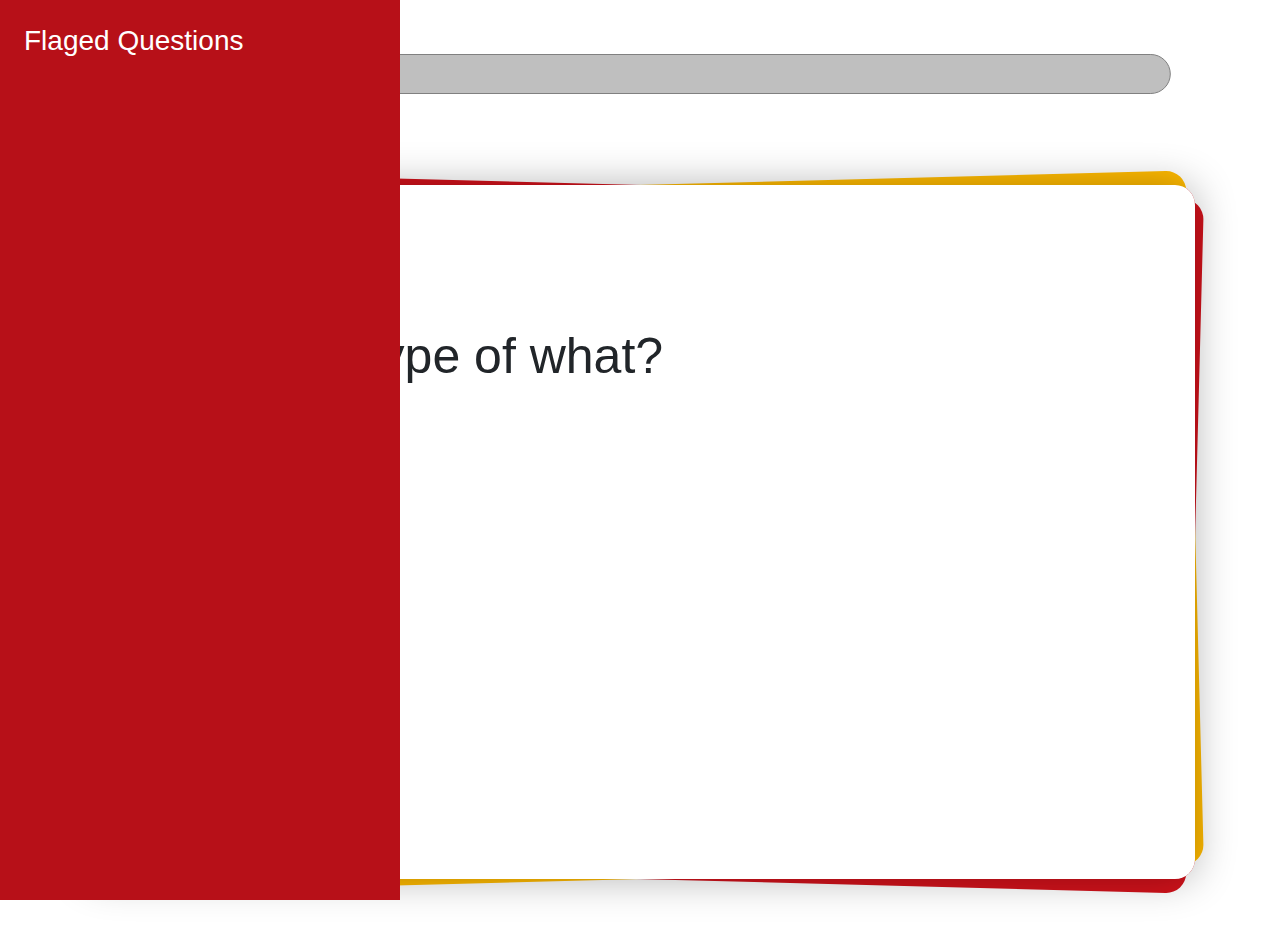
==== commit 02d94b52: "almost done" ====
--- a/exam.html
+++ b/exam.html
@@ -7,16 +7,44 @@
       href="https://stackpath.bootstrapcdn.com/bootstrap/4.5.2/css/bootstrap.min.css"
       rel="stylesheet"
     />
+    <link
+      rel="stylesheet"
+      href="https://site-assets.fontawesome.com/releases/v6.5.2/css/all.css"
+    />
     <link rel="stylesheet" href="./css/exam.css" />
     <title>Questionnaire</title>
   </head>
   <body>
+    <!-- <i class="fa-solid fa-bars"></i> -->
+    <div class="prog">
+      <div class="rounded-pill progressContainer">
+        <div
+          class="text-center text-white rounded-pill progressBar"
+          id="progressBar"
+          style="width: 0%"
+        ></div>
+      </div>
+    </div>
     <main class="overflow-hidden">
       <div class="container">
         <div class="steps-wrapper">
           <div class="backgroundSlab"></div>
           <section class="steps">
-            <div id="time-remaining" class="text-right mb-3"></div>
+            <!-- <progress class="progressBar2" value="20" max="100">0%</progress> -->
+            <div class="d-flex align-items-center">
+              <div
+                id="questions-indexs"
+                class="text-left w-50 mb-3 h4 h-100 d-flex"
+              >
+                <span id="questions-number"></span>
+                <p>&ThickSpace;/&ThickSpace;</p>
+                <span id="current-question">6</span>
+              </div>
+              <div
+                id="time-remaining"
+                class="text-right w-50 mb-3 h4 h-100"
+              ></div>
+            </div>
             <!-- Timer display -->
             <div id="questionnaire"></div>
             <div class="navigation-buttons">
@@ -27,24 +55,28 @@
               >
                 Previous
               </button>
-              <button id="next-button" class="btn btn-primary" disabled>
+              <button id="next-button" class="btn btn-primary px-3" disabled>
                 Next
               </button>
             </div>
-            <div id="flagged-questions-container" class="mt-4">
+            <!-- <div id="flagged-questions-container" class="mt-4">
               <h3>Flagged Questions</h3>
               <ul id="flagged-questions" class="flagged-questions"></ul>
-            </div>
+            </div> -->
           </section>
         </div>
       </div>
     </main>
-    <div id="results-screen" class="d-none">
+    <!-- <div id="results-screen" class="d-none">
       <div class="container">
         <h1>Exam Results</h1>
         <div id="results"></div>
         <button id="retry-button" class="btn btn-primary">Retry</button>
       </div>
+    </div> -->
+    <div class="flaged-questions">
+      <h3 class="px-4 mt-4 text-white">Flaged Questions</h3>
+      <div class="container alerts-container" id="alerts-container"></div>
     </div>
     <script type="module" src="./js/exam.js"></script>
   </body>
--- a/css/exam.css
+++ b/css/exam.css
@@ -3,16 +3,88 @@
   --secondary-color: rgb(229, 53, 53);
 }
 
+.flaged-questions {
+  position: fixed;
+  background-color: #b71018;
+  width: 400px;
+  height: 100vh;
+  z-index: 3;
+  /* padding: 20px; */
+  top: 0;
+  left: -320px;
+  overflow-x: hidden;
+  transition: ease 0.5s;
+  /* left: -300px; */
+}
+/* .flaged-questions:hover {
+  left: 0;
+} */
+i {
+  font-size: 30px;
+}
+.fa-circle-exclamation {
+  position: absolute;
+  right: 15px;
+  /* top: 32%; */
+}
+.questionString {
+  width: 85%;
+}
+.alerts-container {
+  padding: 20px;
+  position: relative;
+}
+.flagged-question-card {
+  display: flex;
+  align-items: center;
+  border-radius: 15px;
+  cursor: pointer;
+}
+.prog {
+  /* position: absolute; */
+  height: 15vh;
+}
 main {
   width: 100%;
-  min-height: 100vh;
-  background-image: url("../images/bg.png");
+  min-height: 85vh;
+  /* background-image: url("../assets/bg-01.jpg"); */
   background-size: cover;
   display: flex;
   flex-direction: column;
   justify-content: center;
   padding: 50px 0;
 }
+.progressContainer {
+  width: 83%;
+  position: fixed;
+  left: 50%;
+  z-index: 3;
+  /* margin: 10px auto; */
+  top: 6%;
+  transform: translateX(-50%);
+  border: 1px solid gray;
+  background-color: rgb(191, 191, 191);
+  height: 40px;
+  display: flex;
+  align-items: center;
+  justify-content: flex-start;
+  overflow: hidden;
+}
+.progressBar {
+  background-color: #b71018;
+  height: 40px;
+  display: flex;
+  align-items: center;
+  justify-content: center;
+}
+/* .progressBar2 {
+  width: 100%;
+  height: 50px;
+  color: red;
+} */
+/* #time-remaining {
+  margin-top: -20px;
+} */
 
 .steps-wrapper {
   position: relative;
@@ -142,7 +214,7 @@
 }
 
 .option input {
-  -webkit-appearance: none;
+  appearance: none;
   position: absolute;
   top: 0;
   left: 0;
@@ -301,7 +373,22 @@
     font-size: 30px;
   }
 }
-
+@media (min-width: 900px) {
+  .flaged-questions:hover {
+    left: 0;
+  }
+}
+@media (max-width: 900px) {
+  .flaged-questions {
+    position: unset;
+    height: max-content;
+    margin: auto;
+    width: 70%;
+    margin-top: -20px;
+    margin-bottom: 20px;
+    border-radius: 15px;
+  }
+}
 @media (max-width: 992px) {
   .show-section > fieldset {
     width: 100%;
@@ -367,4 +454,3 @@
     height: 100px;
   }
 }
-
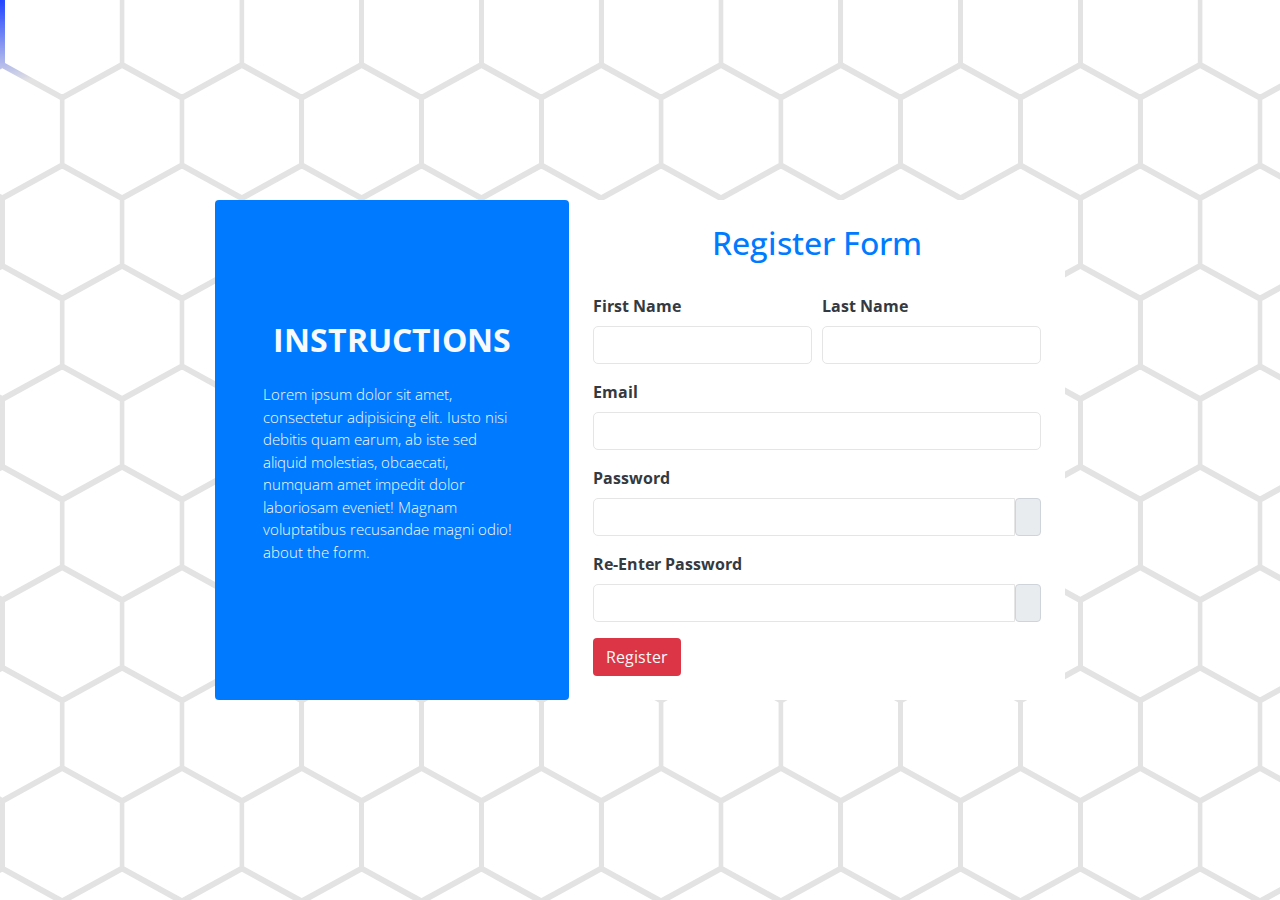
==== commit e44bfa9e: "Merge branch 'PageOne-js' of https://github.com/ponza-art/Examination-Project into Page1-html" ====
--- a/exam.html
+++ b/exam.html
@@ -11,6 +11,10 @@
       rel="stylesheet"
       href="https://site-assets.fontawesome.com/releases/v6.5.2/css/all.css"
     />
+    <link
+      rel="stylesheet"
+      href="https://site-assets.fontawesome.com/releases/v6.5.2/css/all.css"
+    />
     <link rel="stylesheet" href="./css/exam.css" />
     <title>Questionnaire</title>
   </head>
@@ -19,7 +23,7 @@
     <div class="prog">
       <div class="rounded-pill progressContainer">
         <div
-          class="text-center text-white rounded-pill progressBar"
+          class="text-center text-white rounded-pill progressBar bg-primary"
           id="progressBar"
           style="width: 0%"
         ></div>
@@ -50,13 +54,13 @@
             <div class="navigation-buttons">
               <button
                 id="prev-button"
-                class="btn btn-secondary"
+                class="bg-light border-0 text-info"
                 style="display: none"
               >
-                Previous
+                <i class="fa-solid fa-circle-arrow-left"></i>
               </button>
-              <button id="next-button" class="btn btn-primary px-3" disabled>
-                Next
+              <button id="next-button" class="bg-light border-0 text-primary">
+                <i class="fa-solid fa-circle-arrow-right"></i>
               </button>
             </div>
             <!-- <div id="flagged-questions-container" class="mt-4">
@@ -74,7 +78,7 @@
         <button id="retry-button" class="btn btn-primary">Retry</button>
       </div>
     </div> -->
-    <div class="flaged-questions">
+    <div class="flaged-questions bg-primary">
       <h3 class="px-4 mt-4 text-white">Flaged Questions</h3>
       <div class="container alerts-container" id="alerts-container"></div>
     </div>
--- a/css/exam.css
+++ b/css/exam.css
@@ -5,7 +5,7 @@
 
 .flaged-questions {
   position: fixed;
-  background-color: #b71018;
+  /* background-color: #b71018; */
   width: 400px;
   height: 100vh;
   z-index: 3;
@@ -14,7 +14,7 @@
   left: -320px;
   overflow-x: hidden;
   transition: ease 0.5s;
-  /* left: -300px; */
+  display: none;
 }
 /* .flaged-questions:hover {
   left: 0;
@@ -22,13 +22,13 @@
 i {
   font-size: 30px;
 }
-.fa-circle-exclamation {
-  position: absolute;
-  right: 15px;
+.fa-flag {
+  position: absolute;
+  right: 20px;
   /* top: 32%; */
 }
 .questionString {
-  width: 85%;
+  width: 77%;
 }
 .alerts-container {
   padding: 20px;
@@ -71,7 +71,7 @@
   overflow: hidden;
 }
 .progressBar {
-  background-color: #b71018;
+  /* background-color: #b71018; */
   height: 40px;
   display: flex;
   align-items: center;
@@ -109,7 +109,7 @@
   width: 100%;
   height: 100%;
   border-radius: 20px; /* Match the border-radius of the .steps section */
-  background-color: rgb(209, 18, 27);
+  background-color: #007bff;
   z-index: 0; /* Ensure it is behind the .steps content */
 }
 
@@ -120,7 +120,7 @@
   left: 0;
   width: 100%;
   height: 100%;
-  background-color: rgb(255, 186, 0);
+  background-color: #ffc107;
   border-radius: 20px;
   transform: rotate(-1.5deg);
   z-index: -1;
@@ -133,7 +133,7 @@
   left: 0;
   width: 100%;
   height: 100%;
-  background-color: rgb(209, 18, 27);
+  background-color: #007bff;
   border-radius: 20px;
   transform: rotate(1.5deg);
   z-index: -2;
@@ -180,7 +180,7 @@
 
 .navigation-buttons {
   display: flex;
-  justify-content: space-between;
+  justify-content: flex-end;
 }
 
 .btn {
@@ -200,7 +200,7 @@
 }
 
 .options {
-  margin-top: 80px;
+  margin-top: 50px;
   margin-bottom: 15px;
 }
 
@@ -232,7 +232,7 @@
   position: absolute;
   top: 0;
   left: 0;
-  background-color: var(--primary-color);
+  background-color: #007bff;
   border-radius: inherit;
   transition: 0.5s;
 }
@@ -264,6 +264,8 @@
   font-size: 39px;
   transition: 0.5s;
   margin-right: 50px;
+  position: relative;
+  top: 4px;
 }
 
 .option:nth-child(1) label::before {
@@ -292,13 +294,33 @@
 
 .option input:checked ~ label::before {
   color: rgb(255, 255, 255);
-  color: rgb(255, 255, 255);
-  background-color: var(--secondary-color);
+  /* color: rgb(255, 255, 255); */
+  background-color: #002effab;
 }
 
 .animate {
   animation: slideLeft 1s forwards cubic-bezier(0.77, 0, 0.175, 1);
   opacity: 0;
+  overflow: hidden;
+}
+.fa-circle-check,
+.fa-circle-arrow-right,
+.fa-circle-arrow-left {
+  font-size: 70px;
+}
+.fa-bookmark-slash,
+.fa-bookmark {
+  width: 70px;
+  outline: none;
+}
+#prev-button,
+#next-button {
+  outline: none;
+  border-radius: 50%;
+  cursor: pointer;
+}
+.edits {
+  font-size: 30px;
 }
 
 @keyframes slideLeft {
